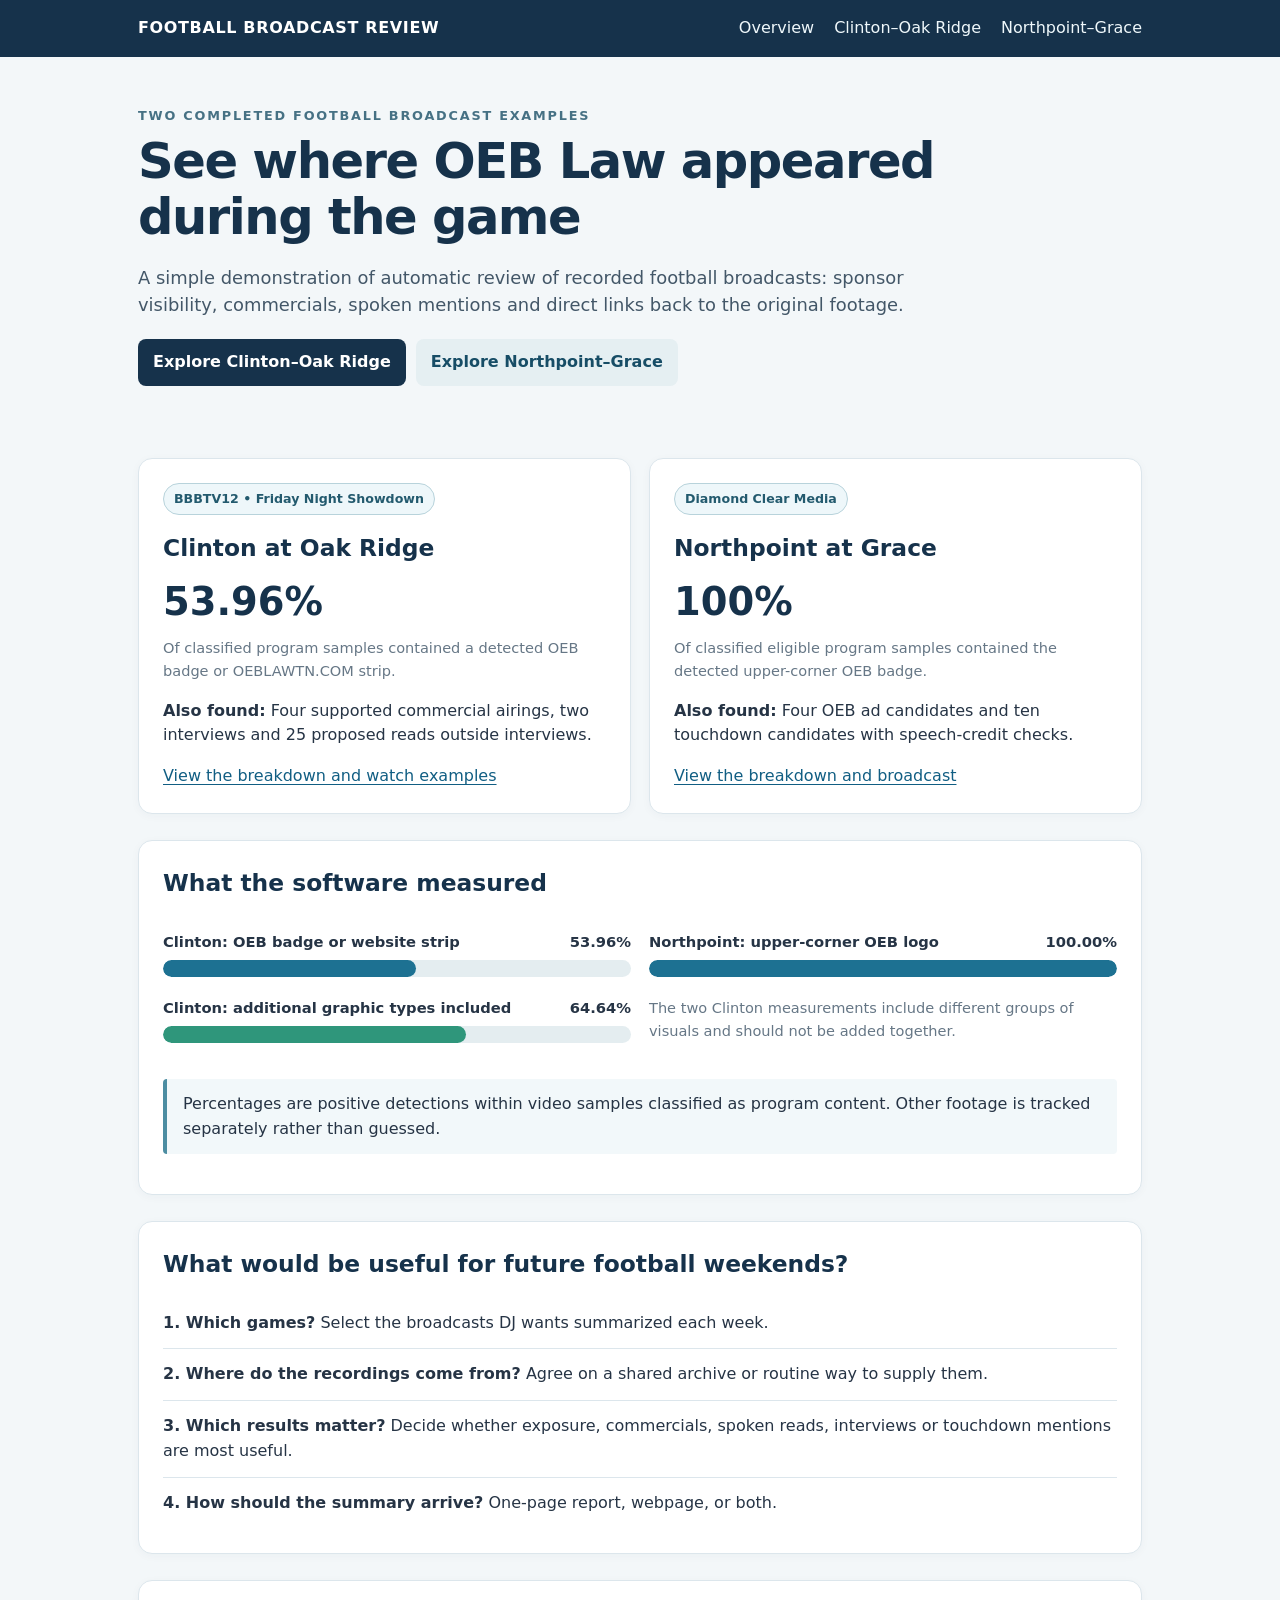
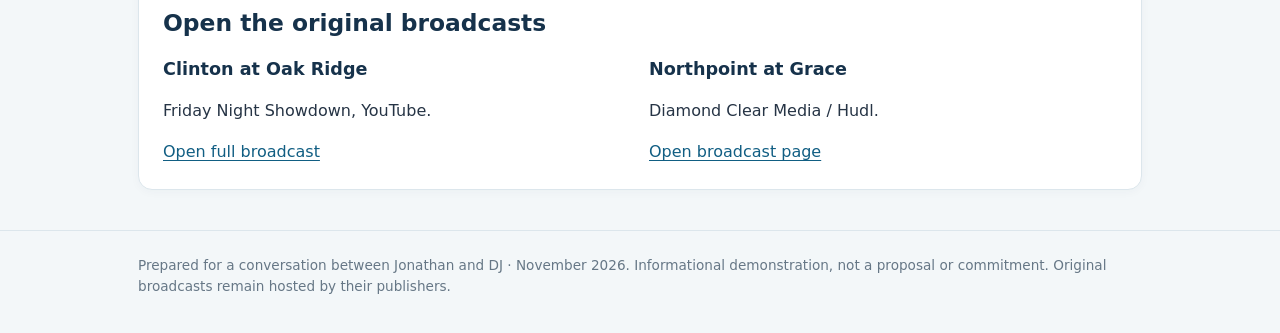
==== oeb-evidence/index.html @ 2d1584c1 "Publish DJ football broadcast evidence site: index.html" ====
<!doctype html><html lang="en"><head><meta charset="utf-8"><meta name="viewport" content="width=device-width,initial-scale=1"><meta name="description" content="Plain-language examples of OEB Law sponsor visibility in two football broadcasts."><title>Overview | DJ Broadcast Review</title><link rel="stylesheet" href="styles.css"></head><body><header><div class="wrap head"><div class="brand">FOOTBALL BROADCAST REVIEW</div><nav><a href="index.html">Overview</a><a href="clinton.html">Clinton–Oak Ridge</a><a href="northpoint.html">Northpoint–Grace</a></nav></div></header><main class="wrap"><section class="hero"><div class="eyebrow">Two completed football broadcast examples</div><h1>See where OEB Law appeared<br>during the game</h1><p class="lead">A simple demonstration of automatic review of recorded football broadcasts: sponsor visibility, commercials, spoken mentions and direct links back to the original footage.</p><div class="actions"><a class="action" href="clinton.html">Explore Clinton–Oak Ridge</a><a class="action light" href="northpoint.html">Explore Northpoint–Grace</a></div></section><section class="section grid"><div class="panel"><span class="pill">BBBTV12 • Friday Night Showdown</span><h2 style="margin-top:15px">Clinton at Oak Ridge</h2><div class="kpi">53.96%</div><p class="kpi-sub">Of classified program samples contained a detected OEB badge or OEBLAWTN.COM strip.</p><p><b>Also found:</b> Four supported commercial airings, two interviews and 25 proposed reads outside interviews.</p><a href="clinton.html">View the breakdown and watch examples</a></div><div class="panel"><span class="pill">Diamond Clear Media</span><h2 style="margin-top:15px">Northpoint at Grace</h2><div class="kpi">100%</div><p class="kpi-sub">Of classified eligible program samples contained the detected upper-corner OEB badge.</p><p><b>Also found:</b> Four OEB ad candidates and ten touchdown candidates with speech-credit checks.</p><a href="northpoint.html">View the breakdown and broadcast</a></div></section><section class="section panel"><h2>What the software measured</h2><div class="grid"><div><div class="chart-row"><div class="barlabel"><span>Clinton: OEB badge or website strip</span><span>53.96%</span></div><div class="bar "><span style="width:53.96%"></span></div></div><div class="chart-row"><div class="barlabel"><span>Clinton: additional graphic types included</span><span>64.64%</span></div><div class="bar alt"><span style="width:64.64%"></span></div></div></div><div><div class="chart-row"><div class="barlabel"><span>Northpoint: upper-corner OEB logo</span><span>100.00%</span></div><div class="bar "><span style="width:100.00%"></span></div></div><p class="small">The two Clinton measurements include different groups of visuals and should not be added together.</p></div></div><p class="notice">Percentages are positive detections within video samples classified as program content. Other footage is tracked separately rather than guessed.</p></section><section class="section panel"><h2>What would be useful for future football weekends?</h2><div class="decision"><b>1. Which games?</b> Select the broadcasts DJ wants summarized each week.</div><div class="decision"><b>2. Where do the recordings come from?</b> Agree on a shared archive or routine way to supply them.</div><div class="decision"><b>3. Which results matter?</b> Decide whether exposure, commercials, spoken reads, interviews or touchdown mentions are most useful.</div><div class="decision"><b>4. How should the summary arrive?</b> One-page report, webpage, or both.</div></section><section class="section panel"><h2>Open the original broadcasts</h2><div class="grid"><div><h3>Clinton at Oak Ridge</h3><p>Friday Night Showdown, YouTube.</p><a href="https://www.youtube.com/watch?v=sbinwmUuK7o" target="_blank" rel="noopener noreferrer">Open full broadcast</a></div><div><h3>Northpoint at Grace</h3><p>Diamond Clear Media / Hudl.</p><a href="https://www.diamondclearmedia.com/?B=4772252" target="_blank" rel="noopener noreferrer">Open broadcast page</a></div></div></section></main><footer><div class="wrap">Prepared for a conversation between Jonathan and DJ · November 2026. Informational demonstration, not a proposal or commitment. Original broadcasts remain hosted by their publishers.</div></footer></body></html>
---- oeb-evidence/styles.css ----
:root{--navy:#16324b;--blue:#277c9d;--ink:#263445;--muted:#667786;--line:#dce6ec;--paper:#fff;--bg:#f3f7f9;--green:#17745b}*{box-sizing:border-box}body{margin:0;background:var(--bg);font-family:system-ui,-apple-system,'Segoe UI',Arial,sans-serif;color:var(--ink);line-height:1.55}a{color:#115e83;text-underline-offset:3px}.wrap{max-width:1050px;margin:auto;padding:0 23px}header{background:var(--navy);color:#fff;padding:16px 0}.head{display:flex;justify-content:space-between;align-items:center;gap:18px;flex-wrap:wrap}.brand{font-weight:750;letter-spacing:.04em}nav a{color:#eff8fb;text-decoration:none;margin-left:20px}.hero{padding:49px 0 30px}.eyebrow{text-transform:uppercase;letter-spacing:.14em;color:#467184;font-weight:750;font-size:.8rem}h1{font-size:clamp(2rem,4vw,3.1rem);letter-spacing:-.03em;color:var(--navy);margin:7px 0 15px;line-height:1.14}h2{color:var(--navy);font-size:1.46rem;margin:0 0 15px}h3{font-size:1.1rem;color:var(--navy);margin:0 0 10px}.lead{max-width:810px;font-size:1.12rem;color:#435768}.section{margin:22px 0 26px}.panel{background:white;border:1px solid var(--line);border-radius:14px;padding:24px;box-shadow:0 2px 10px #18304709}.grid{display:grid;grid-template-columns:repeat(2,minmax(0,1fr));gap:18px}.kpi{font-size:2.4rem;font-weight:800;color:var(--navy);line-height:1.1}.kpi-sub,.small{font-size:.91rem;color:var(--muted)}.pill{font-size:.79rem;font-weight:700;border:1px solid #b8d3db;background:#eef7fa;border-radius:20px;padding:5px 10px;display:inline-block;color:#235a6e}.actions{display:flex;flex-wrap:wrap;gap:10px;margin:20px 0}.action{background:var(--navy);border-radius:8px;color:white;text-decoration:none;padding:11px 15px;font-weight:650}.action.light{background:#e5eff2;color:#174d66}.chart-row{margin:15px 0 20px}.barlabel{display:flex;justify-content:space-between;gap:12px;font-weight:600;font-size:.92rem;margin-bottom:6px}.bar{height:17px;background:#e4edf0;overflow:hidden;border-radius:20px}.bar span{background:#1d7192;display:block;height:100%;border-radius:20px}.bar.alt span{background:#2f967b}.notice{background:#f2f8fa;border-left:4px solid #4c8da2;padding:13px 16px;border-radius:4px;margin:16px 0}table{border-collapse:collapse;width:100%;font-size:.94rem}th,td{text-align:left;border-bottom:1px solid var(--line);padding:11px 9px;vertical-align:top}th{color:#38576a;background:#f1f6f8}.table-wrap{overflow-x:auto}.decision{padding:13px 0;border-bottom:1px solid var(--line)}.decision:last-child{border-bottom:0}footer{margin-top:40px;border-top:1px solid var(--line);padding:24px 0 36px;font-size:.85rem;color:var(--muted)}@media(max-width:720px){.grid{grid-template-columns:1fr}nav a{margin:0 14px 0 0}.panel{padding:18px}.hero{padding-top:29px}.kpi{font-size:2.1rem}}@media print{header,.actions,nav{display:none!important}body{background:#fff}.panel{box-shadow:none;break-inside:avoid}}
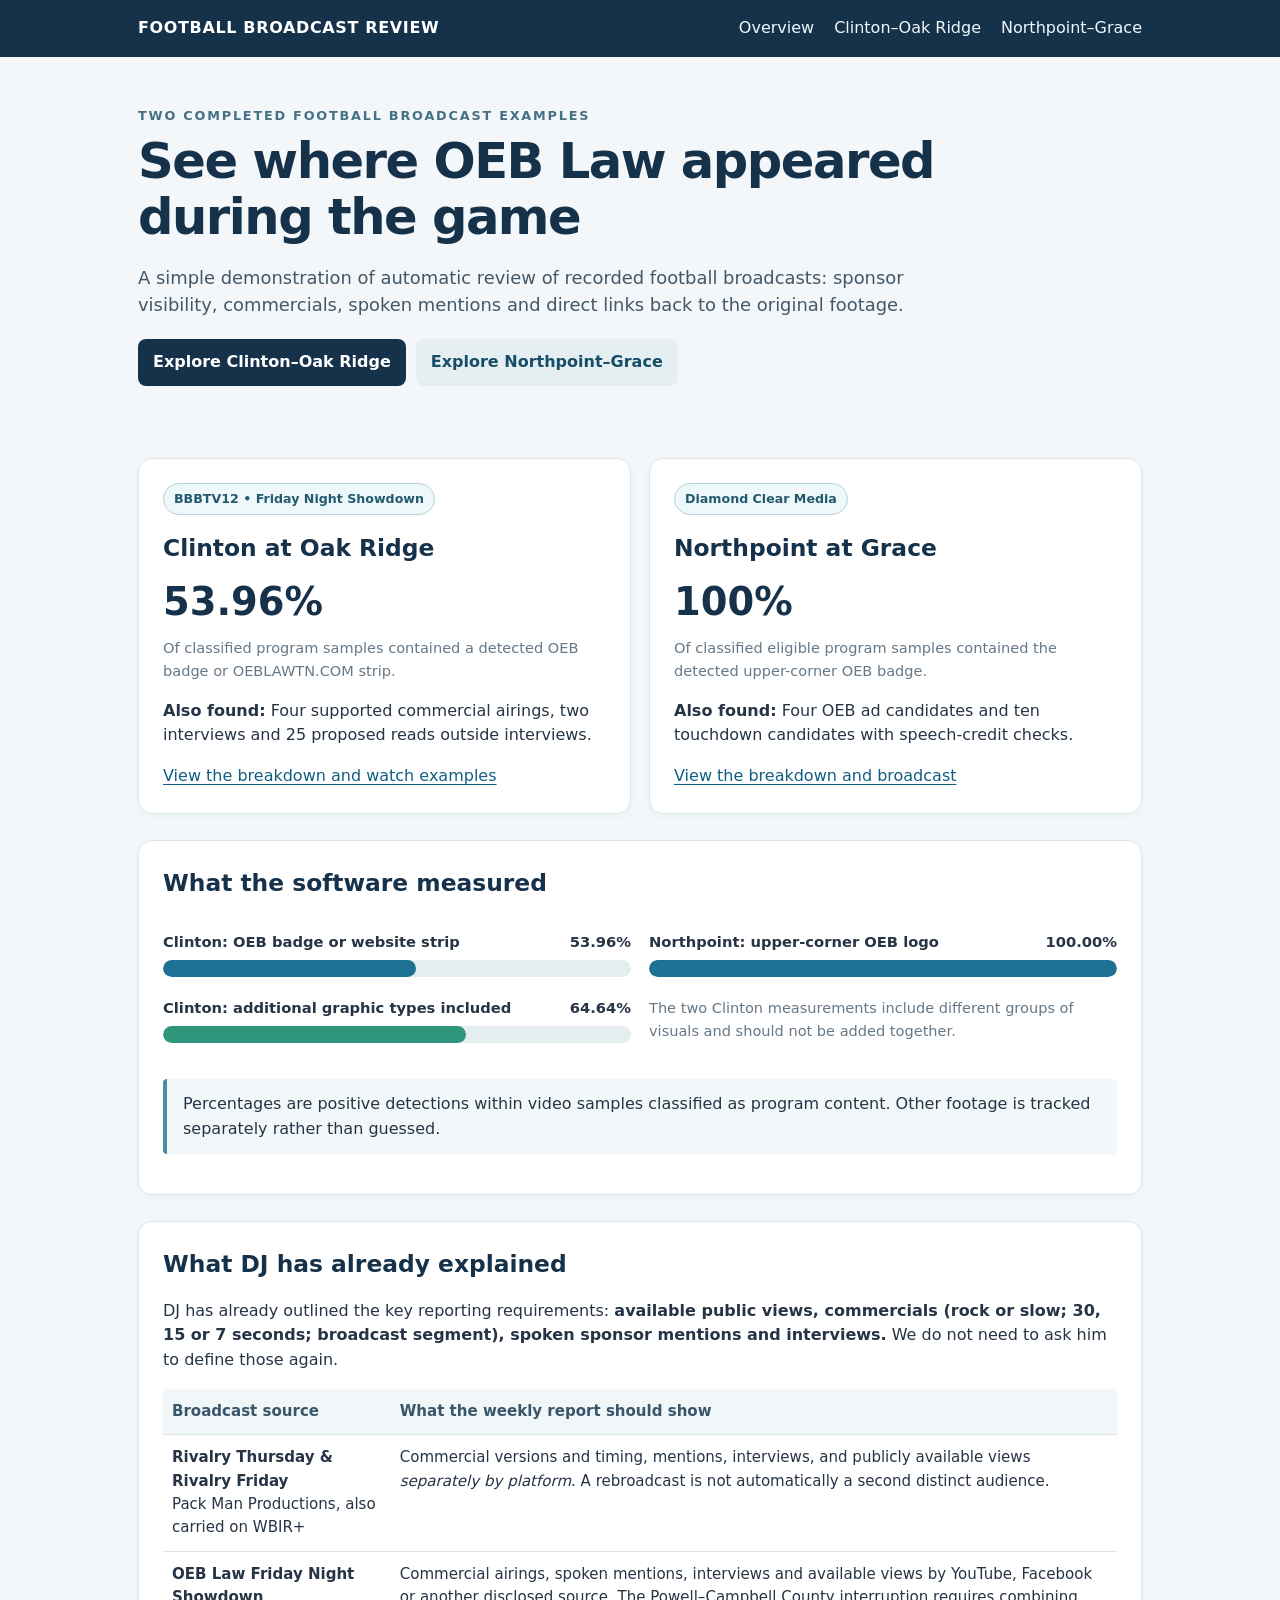
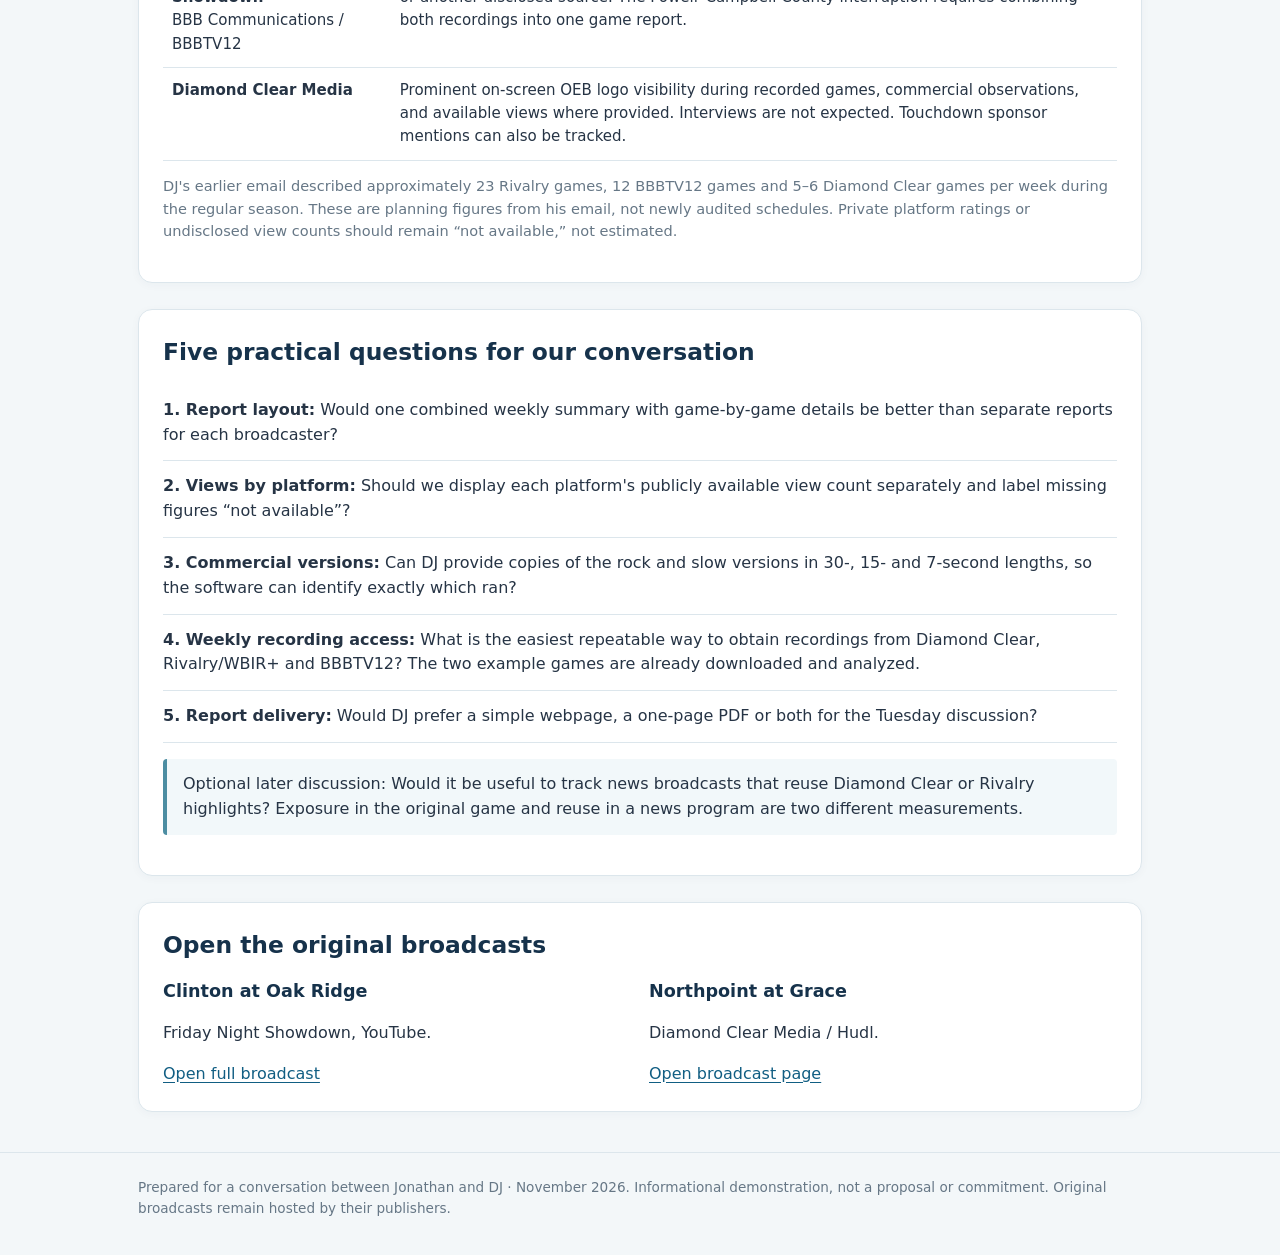
==== commit 04d9ffa7: "Update DJ discussion questions using previously supplied broadcaster reporting requirements" ====
--- a/oeb-evidence/index.html
+++ b/oeb-evidence/index.html
@@ -1 +1 @@
-<!doctype html><html lang="en"><head><meta charset="utf-8"><meta name="viewport" content="width=device-width,initial-scale=1"><meta name="description" content="Plain-language examples of OEB Law sponsor visibility in two football broadcasts."><title>Overview | DJ Broadcast Review</title><link rel="stylesheet" href="styles.css"></head><body><header><div class="wrap head"><div class="brand">FOOTBALL BROADCAST REVIEW</div><nav><a href="index.html">Overview</a><a href="clinton.html">Clinton–Oak Ridge</a><a href="northpoint.html">Northpoint–Grace</a></nav></div></header><main class="wrap"><section class="hero"><div class="eyebrow">Two completed football broadcast examples</div><h1>See where OEB Law appeared<br>during the game</h1><p class="lead">A simple demonstration of automatic review of recorded football broadcasts: sponsor visibility, commercials, spoken mentions and direct links back to the original footage.</p><div class="actions"><a class="action" href="clinton.html">Explore Clinton–Oak Ridge</a><a class="action light" href="northpoint.html">Explore Northpoint–Grace</a></div></section><section class="section grid"><div class="panel"><span class="pill">BBBTV12 • Friday Night Showdown</span><h2 style="margin-top:15px">Clinton at Oak Ridge</h2><div class="kpi">53.96%</div><p class="kpi-sub">Of classified program samples contained a detected OEB badge or OEBLAWTN.COM strip.</p><p><b>Also found:</b> Four supported commercial airings, two interviews and 25 proposed reads outside interviews.</p><a href="clinton.html">View the breakdown and watch examples</a></div><div class="panel"><span class="pill">Diamond Clear Media</span><h2 style="margin-top:15px">Northpoint at Grace</h2><div class="kpi">100%</div><p class="kpi-sub">Of classified eligible program samples contained the detected upper-corner OEB badge.</p><p><b>Also found:</b> Four OEB ad candidates and ten touchdown candidates with speech-credit checks.</p><a href="northpoint.html">View the breakdown and broadcast</a></div></section><section class="section panel"><h2>What the software measured</h2><div class="grid"><div><div class="chart-row"><div class="barlabel"><span>Clinton: OEB badge or website strip</span><span>53.96%</span></div><div class="bar "><span style="width:53.96%"></span></div></div><div class="chart-row"><div class="barlabel"><span>Clinton: additional graphic types included</span><span>64.64%</span></div><div class="bar alt"><span style="width:64.64%"></span></div></div></div><div><div class="chart-row"><div class="barlabel"><span>Northpoint: upper-corner OEB logo</span><span>100.00%</span></div><div class="bar "><span style="width:100.00%"></span></div></div><p class="small">The two Clinton measurements include different groups of visuals and should not be added together.</p></div></div><p class="notice">Percentages are positive detections within video samples classified as program content. Other footage is tracked separately rather than guessed.</p></section><section class="section panel"><h2>What would be useful for future football weekends?</h2><div class="decision"><b>1. Which games?</b> Select the broadcasts DJ wants summarized each week.</div><div class="decision"><b>2. Where do the recordings come from?</b> Agree on a shared archive or routine way to supply them.</div><div class="decision"><b>3. Which results matter?</b> Decide whether exposure, commercials, spoken reads, interviews or touchdown mentions are most useful.</div><div class="decision"><b>4. How should the summary arrive?</b> One-page report, webpage, or both.</div></section><section class="section panel"><h2>Open the original broadcasts</h2><div class="grid"><div><h3>Clinton at Oak Ridge</h3><p>Friday Night Showdown, YouTube.</p><a href="https://www.youtube.com/watch?v=sbinwmUuK7o" target="_blank" rel="noopener noreferrer">Open full broadcast</a></div><div><h3>Northpoint at Grace</h3><p>Diamond Clear Media / Hudl.</p><a href="https://www.diamondclearmedia.com/?B=4772252" target="_blank" rel="noopener noreferrer">Open broadcast page</a></div></div></section></main><footer><div class="wrap">Prepared for a conversation between Jonathan and DJ · November 2026. Informational demonstration, not a proposal or commitment. Original broadcasts remain hosted by their publishers.</div></footer></body></html>+<!doctype html><html lang="en"><head><meta charset="utf-8"><meta name="viewport" content="width=device-width,initial-scale=1"><meta name="description" content="Plain-language examples of OEB Law sponsor visibility in two football broadcasts."><title>Overview | DJ Broadcast Review</title><link rel="stylesheet" href="styles.css"></head><body><header><div class="wrap head"><div class="brand">FOOTBALL BROADCAST REVIEW</div><nav><a href="index.html">Overview</a><a href="clinton.html">Clinton–Oak Ridge</a><a href="northpoint.html">Northpoint–Grace</a></nav></div></header><main class="wrap"><section class="hero"><div class="eyebrow">Two completed football broadcast examples</div><h1>See where OEB Law appeared<br>during the game</h1><p class="lead">A simple demonstration of automatic review of recorded football broadcasts: sponsor visibility, commercials, spoken mentions and direct links back to the original footage.</p><div class="actions"><a class="action" href="clinton.html">Explore Clinton–Oak Ridge</a><a class="action light" href="northpoint.html">Explore Northpoint–Grace</a></div></section><section class="section grid"><div class="panel"><span class="pill">BBBTV12 • Friday Night Showdown</span><h2 style="margin-top:15px">Clinton at Oak Ridge</h2><div class="kpi">53.96%</div><p class="kpi-sub">Of classified program samples contained a detected OEB badge or OEBLAWTN.COM strip.</p><p><b>Also found:</b> Four supported commercial airings, two interviews and 25 proposed reads outside interviews.</p><a href="clinton.html">View the breakdown and watch examples</a></div><div class="panel"><span class="pill">Diamond Clear Media</span><h2 style="margin-top:15px">Northpoint at Grace</h2><div class="kpi">100%</div><p class="kpi-sub">Of classified eligible program samples contained the detected upper-corner OEB badge.</p><p><b>Also found:</b> Four OEB ad candidates and ten touchdown candidates with speech-credit checks.</p><a href="northpoint.html">View the breakdown and broadcast</a></div></section><section class="section panel"><h2>What the software measured</h2><div class="grid"><div><div class="chart-row"><div class="barlabel"><span>Clinton: OEB badge or website strip</span><span>53.96%</span></div><div class="bar "><span style="width:53.96%"></span></div></div><div class="chart-row"><div class="barlabel"><span>Clinton: additional graphic types included</span><span>64.64%</span></div><div class="bar alt"><span style="width:64.64%"></span></div></div></div><div><div class="chart-row"><div class="barlabel"><span>Northpoint: upper-corner OEB logo</span><span>100.00%</span></div><div class="bar "><span style="width:100.00%"></span></div></div><p class="small">The two Clinton measurements include different groups of visuals and should not be added together.</p></div></div><p class="notice">Percentages are positive detections within video samples classified as program content. Other footage is tracked separately rather than guessed.</p></section><section class="section panel"><h2>What DJ has already explained</h2><p>DJ has already outlined the key reporting requirements: <b>available public views, commercials (rock or slow; 30, 15 or 7 seconds; broadcast segment), spoken sponsor mentions and interviews.</b> We do not need to ask him to define those again.</p><div class="table-wrap"><table><thead><tr><th>Broadcast source</th><th>What the weekly report should show</th></tr></thead><tbody><tr><td><b>Rivalry Thursday &amp; Rivalry Friday</b><br>Pack Man Productions, also carried on WBIR+</td><td>Commercial versions and timing, mentions, interviews, and publicly available views <em>separately by platform</em>. A rebroadcast is not automatically a second distinct audience.</td></tr><tr><td><b>OEB Law Friday Night Showdown</b><br>BBB Communications / BBBTV12</td><td>Commercial airings, spoken mentions, interviews and available views by YouTube, Facebook or another disclosed source. The Powell–Campbell County interruption requires combining both recordings into one game report.</td></tr><tr><td><b>Diamond Clear Media</b></td><td>Prominent on-screen OEB logo visibility during recorded games, commercial observations, and available views where provided. Interviews are not expected. Touchdown sponsor mentions can also be tracked.</td></tr></tbody></table></div><p class="small">DJ's earlier email described approximately 23 Rivalry games, 12 BBBTV12 games and 5–6 Diamond Clear games per week during the regular season. These are planning figures from his email, not newly audited schedules. Private platform ratings or undisclosed view counts should remain “not available,” not estimated.</p></section><section class="section panel"><h2>Five practical questions for our conversation</h2><div class="decision"><b>1. Report layout:</b> Would one combined weekly summary with game-by-game details be better than separate reports for each broadcaster?</div><div class="decision"><b>2. Views by platform:</b> Should we display each platform's publicly available view count separately and label missing figures “not available”?</div><div class="decision"><b>3. Commercial versions:</b> Can DJ provide copies of the rock and slow versions in 30-, 15- and 7-second lengths, so the software can identify exactly which ran?</div><div class="decision"><b>4. Weekly recording access:</b> What is the easiest repeatable way to obtain recordings from Diamond Clear, Rivalry/WBIR+ and BBBTV12? The two example games are already downloaded and analyzed.</div><div class="decision"><b>5. Report delivery:</b> Would DJ prefer a simple webpage, a one-page PDF or both for the Tuesday discussion?</div><p class="notice">Optional later discussion: Would it be useful to track news broadcasts that reuse Diamond Clear or Rivalry highlights? Exposure in the original game and reuse in a news program are two different measurements.</p></section><section class="section panel"><h2>Open the original broadcasts</h2><div class="grid"><div><h3>Clinton at Oak Ridge</h3><p>Friday Night Showdown, YouTube.</p><a href="https://www.youtube.com/watch?v=sbinwmUuK7o" target="_blank" rel="noopener noreferrer">Open full broadcast</a></div><div><h3>Northpoint at Grace</h3><p>Diamond Clear Media / Hudl.</p><a href="https://www.diamondclearmedia.com/?B=4772252" target="_blank" rel="noopener noreferrer">Open broadcast page</a></div></div></section></main><footer><div class="wrap">Prepared for a conversation between Jonathan and DJ · November 2026. Informational demonstration, not a proposal or commitment. Original broadcasts remain hosted by their publishers.</div></footer></body></html>
